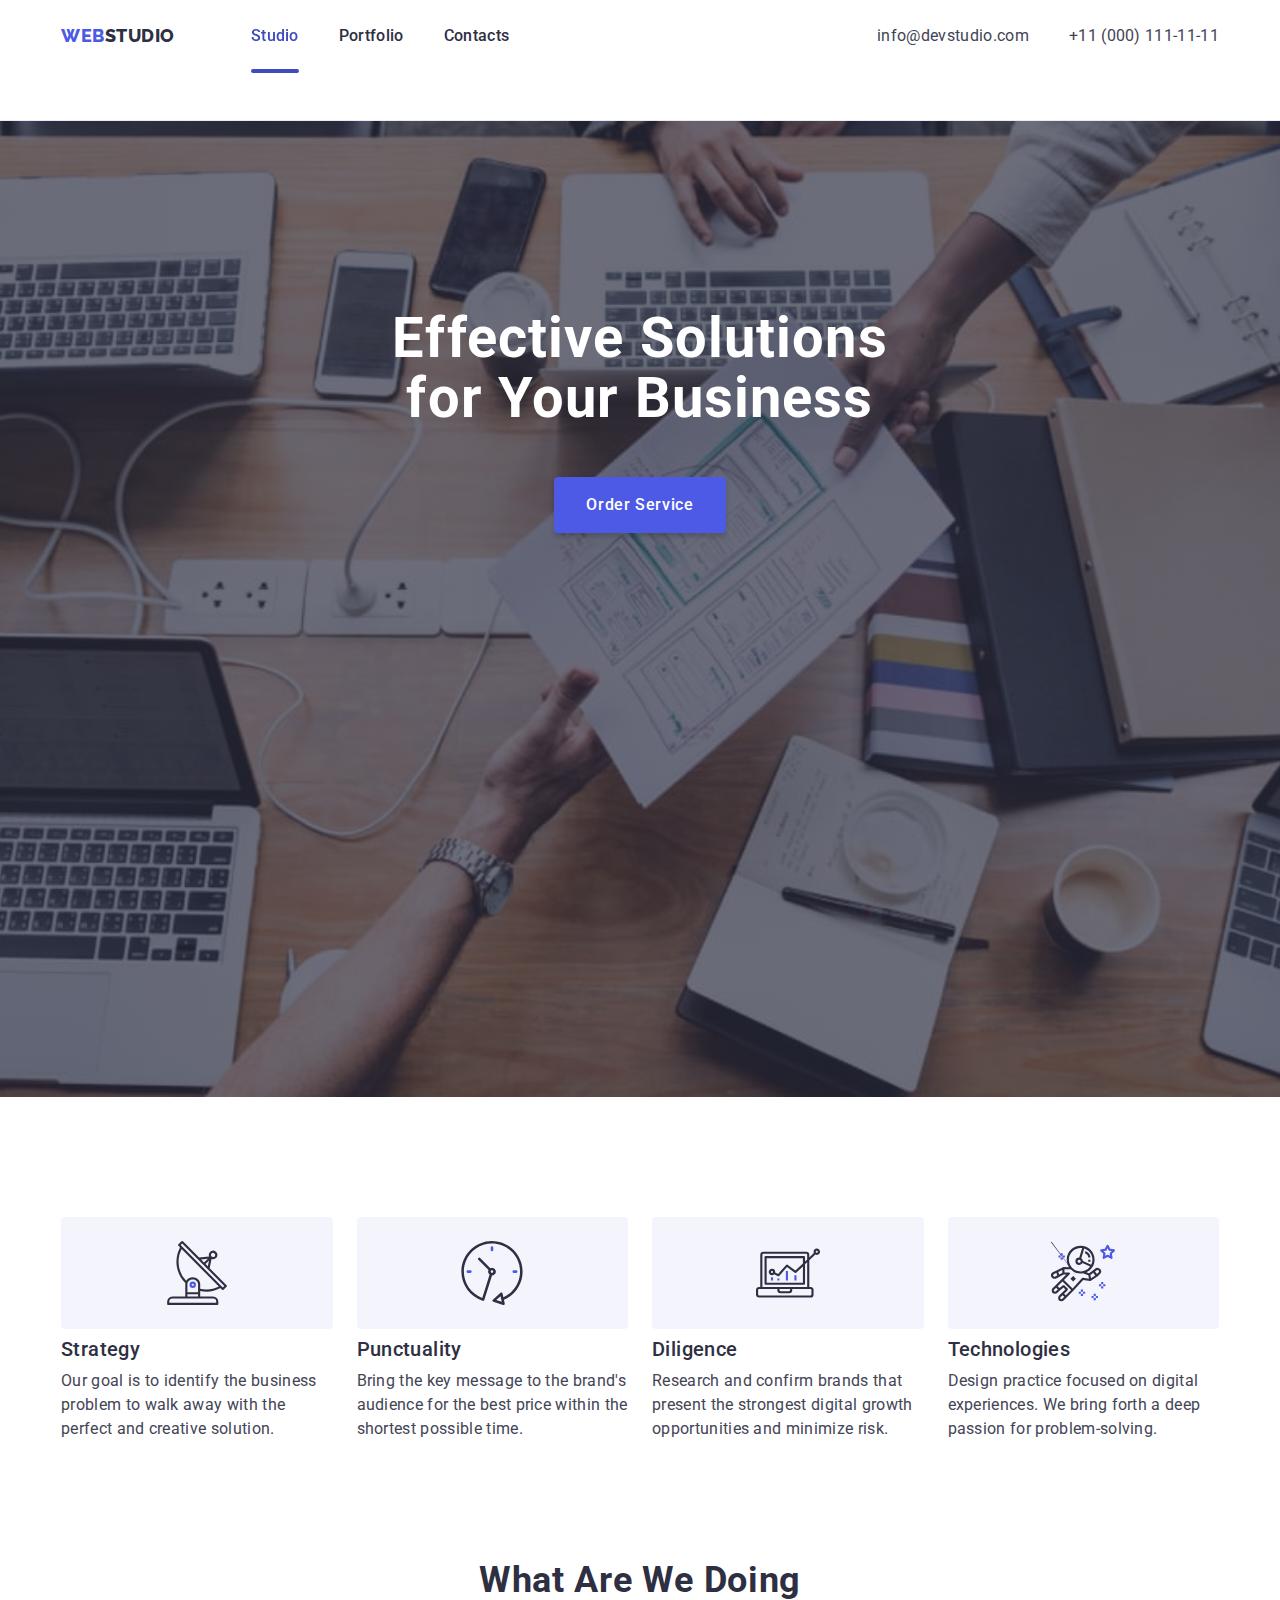
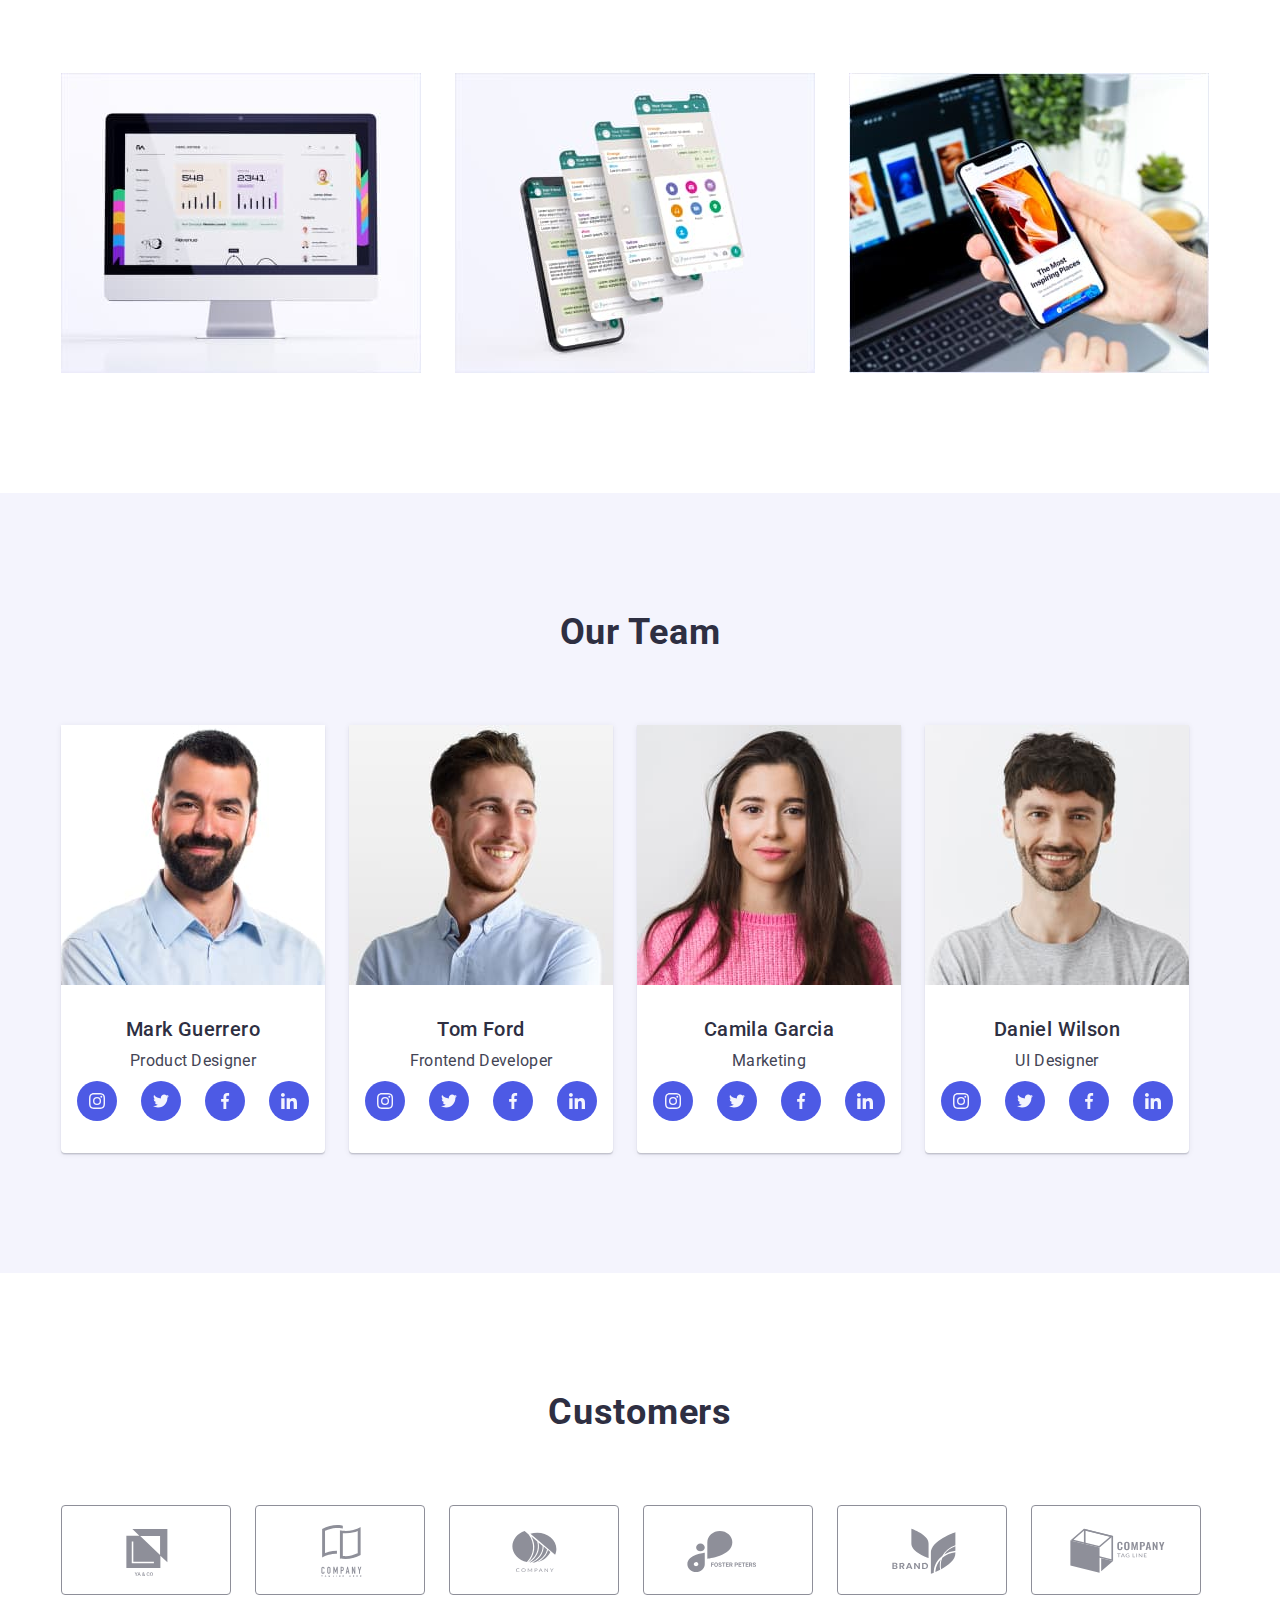
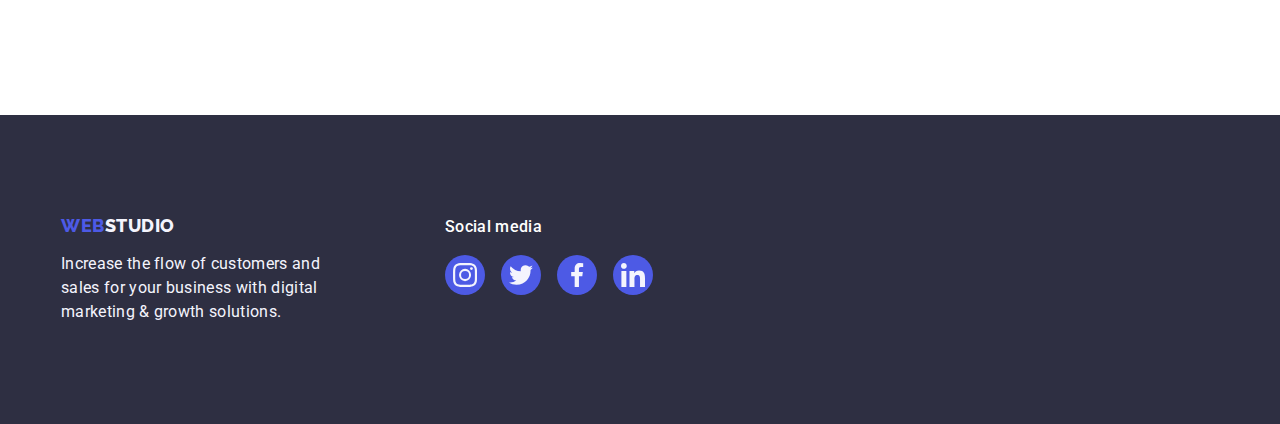
==== index.html @ 2c54d284 "create" ====
<!DOCTYPE html>
<html lang="en">
  <head>
    <meta charset="UTF-8" />
    <meta http-equiv="X-UA-Compatible" content="IE=edge" />
    <meta name="viewport" content="width=device-width, initial-scale=1.0" />
    <title>WebStudio</title>
    <link rel="preconnect" href="https://fonts.googleapis.com" />
    <link rel="preconnect" href="https://fonts.gstatic.com" crossorigin />
    <link
      href="https://fonts.googleapis.com/css2?family=Raleway:wght@800&family=Roboto:wght@400;500;700&display=swap"
      rel="stylesheet"
    />
    <link
      rel="stylesheet"
      href="https://cdnjs.cloudflare.com/ajax/libs/modern-normalize/1.1.0/modern-normalize.min.css"
      integrity="sha512-wpPYUAdjBVSE4KJnH1VR1HeZfpl1ub8YT/NKx4PuQ5NmX2tKuGu6U/JRp5y+Y8XG2tV+wKQpNHVUX03MfMFn9Q=="
      crossorigin="anonymous"
      referrerpolicy="no-referrer"
    />
    <link href="https://unpkg.com/aos@2.3.1/dist/aos.css" rel="stylesheet" />
    <link rel="stylesheet" href="./css/styles.css" />
  </head>
  <body>
    <!-- Header -->
    <header class="header">
      <!-- Navigation -->
      <div class="container header-container">
        <nav class="header-nav">
          <a class="logo link" href="./index.html"
            >Web<span class="header-logo">Studio</span></a
          >
          <ul class="nav-list list">
            <li class="nav-list-item">
              <a
                class="header-link current link"
                href="./index.html"
                data-aos="zoom-out"
                >Studio</a
              >
            </li>
            <li class="nav-list-item">
              <a class="header-link link" href="./portfolio.html">Portfolio</a>
            </li>
            <li class="nav-list-item">
              <a class="header-link link" href="#">Contacts</a>
            </li>
          </ul>
        </nav>
        <!-- Contacs -->
        <address class="contacts">
          <ul class="contacts-list list">
            <li class="contacts-item">
              <a class="contact-link link" href="mailto:info@devstudio.com"
                >info@devstudio.com</a
              >
            </li>
            <li class="contacts-item">
              <a class="contact-link link" href="tel:+110001111111"
                >+11 (000) 111-11-11</a
              >
            </li>
          </ul>
        </address>
      </div>
    </header>
    <!-- Main content -->
    <main>
      <!-- Hero -->
      <section class="hero">
        <div class="container hero-container">
          <h1 class="hero-title">Effective Solutions for Your Business</h1>
          <button class="hero-btn btn" type="button" data-modal-open>
            Order Service
          </button>
        </div>
      </section>
      <!-- Features -->
      <section class="section features">
        <div class="container">
          <h2 hidden class="visually-hidden">Features</h2>
          <ul class="features-list list">
            <li class="features-list-item">
              <div class="icon-bg">
                <svg width="64" height="64">
                  <use href="./images/icons.svg#antenna"></use>
                </svg>
              </div>
              <h3 class="section-subtitle">Strategy</h3>
              <p class="section-text">
                Our goal is to identify the business problem to walk away with
                the perfect and creative solution.
              </p>
            </li>
            <li class="features-list-item">
              <div class="icon-bg">
                <svg width="64" height="64">
                  <use href="./images/icons.svg#clock"></use>
                </svg>
              </div>
              <h3 class="section-subtitle">Punctuality</h3>
              <p class="section-text">
                Bring the key message to the brand's audience for the best price
                within the shortest possible time.
              </p>
            </li>
            <li class="features-list-item">
              <div class="icon-bg">
                <svg width="64" height="64">
                  <use href="./images/icons.svg#diagram"></use>
                </svg>
              </div>
              <h3 class="section-subtitle">Diligence</h3>
              <p class="section-text">
                Research and confirm brands that present the strongest digital
                growth opportunities and minimize risk.
              </p>
            </li>
            <li class="features-list-item">
              <div class="icon-bg">
                <svg width="64" height="64">
                  <use href="./images/icons.svg#astronaut"></use>
                </svg>
              </div>
              <h3 class="section-subtitle">Technologies</h3>
              <p class="section-text">
                Design practice focused on digital experiences. We bring forth a
                deep passion for problem-solving.
              </p>
            </li>
          </ul>
        </div>
      </section>
      <!-- Direction -->
      <section class="section direction">
        <div class="container">
          <h2 class="section-title">What are we doing</h2>
          <ul class="direction-list list">
            <li>
              <img
                src="./images/img-1.jpg"
                alt="monitor with statistics"
                width="360"
                height="300"
              />
            </li>
            <li>
              <img
                src="./images/img-2.jpg"
                alt="smartphone with interfaces"
                width="360"
                height="300"
              />
            </li>
            <li>
              <img
                src="./images/img-3.jpg"
                alt="the same page is open on the laptop and smartphone screens"
                width="360"
                height="300"
              />
            </li>
          </ul>
        </div>
      </section>
      <!-- Card of team -->
      <section class="section cards">
        <div class="container">
          <h2 class="section-title">Our Team</h2>
          <ul class="cards-list list">
            <li class="cards-list-item">
              <img
                class="card-img"
                src="./images/mark.jpg"
                alt="photo of Mark"
                width="264"
                height="260"
              />
              <div class="card-text">
                <h3 class="section-subtitle">Mark Guerrero</h3>
                <p class="section-text">Product Designer</p>
                <ul class="social-list">
                  <li class="social-list-item">
                    <a
                      class="link"
                      href="#"
                      target="_blank"
                      rel="noopener noreferrer"
                      ><svg width="16" height="16">
                        <use href="./images/icons.svg#instagram"></use></svg
                    ></a>
                  </li>
                  <li class="social-list-item">
                    <a
                      class="link"
                      href="#"
                      target="_blank"
                      rel="noopener noreferrer"
                      ><svg width="16" height="16">
                        <use href="./images/icons.svg#twitter"></use></svg
                    ></a>
                  </li>
                  <li class="social-list-item">
                    <a
                      class="link"
                      href="#"
                      target="_blank"
                      rel="noopener noreferrer"
                      ><svg width="16" height="16">
                        <use href="./images/icons.svg#facebook"></use></svg
                    ></a>
                  </li>
                  <li class="social-list-item">
                    <a
                      class="link"
                      href="#"
                      target="_blank"
                      rel="noopener noreferrer"
                      ><svg width="16" height="16">
                        <use href="./images/icons.svg#linkedin"></use></svg
                    ></a>
                  </li>
                </ul>
              </div>
            </li>
            <li class="cards-list-item">
              <img
                class="card-img"
                src="./images/tom.jpg"
                alt="photo of Tom"
                width="264"
                height="260"
              />
              <div class="card-text">
                <h3 class="section-subtitle">Tom Ford</h3>
                <p class="section-text">Frontend Developer</p>
                <ul class="social-list">
                  <li class="social-list-item">
                    <a href="#" target="_blank" rel="noopener noreferrer"
                      ><svg width="16" height="16">
                        <use href="./images/icons.svg#instagram"></use></svg
                    ></a>
                  </li>
                  <li class="social-list-item">
                    <a href="#" target="_blank" rel="noopener noreferrer"
                      ><svg width="16" height="16">
                        <use href="./images/icons.svg#twitter"></use></svg
                    ></a>
                  </li>
                  <li class="social-list-item">
                    <a href="#" target="_blank" rel="noopener noreferrer"
                      ><svg width="16" height="16">
                        <use href="./images/icons.svg#facebook"></use></svg
                    ></a>
                  </li>
                  <li class="social-list-item">
                    <a href="#" target="_blank" rel="noopener noreferrer"
                      ><svg width="16" height="16">
                        <use href="./images/icons.svg#linkedin"></use></svg
                    ></a>
                  </li>
                </ul>
              </div>
            </li>
            <li class="cards-list-item">
              <img
                class="card-img"
                src="./images/camila.jpg"
                alt="photo of Camila"
                width="264"
                height="260"
              />
              <div class="card-text">
                <h3 class="section-subtitle">Camila Garcia</h3>
                <p class="section-text">Marketing</p>
                <ul class="social-list">
                  <li class="social-list-item">
                    <a href="#" target="_blank" rel="noopener noreferrer"
                      ><svg width="16" height="16">
                        <use href="./images/icons.svg#instagram"></use></svg
                    ></a>
                  </li>
                  <li class="social-list-item">
                    <a href="#" target="_blank" rel="noopener noreferrer"
                      ><svg width="16" height="16">
                        <use href="./images/icons.svg#twitter"></use></svg
                    ></a>
                  </li>
                  <li class="social-list-item">
                    <a href="#" target="_blank" rel="noopener noreferrer"
                      ><svg width="16" height="16">
                        <use href="./images/icons.svg#facebook"></use></svg
                    ></a>
                  </li>
                  <li class="social-list-item">
                    <a href="#" target="_blank" rel="noopener noreferrer"
                      ><svg width="16" height="16">
                        <use href="./images/icons.svg#linkedin"></use></svg
                    ></a>
                  </li>
                </ul>
              </div>
            </li>
            <li class="cards-list-item">
              <img
                class="card-img"
                src="./images/daniel.jpg"
                alt="photo of Daniel"
                width="264"
                height="260"
              />
              <div class="card-text">
                <h3 class="section-subtitle">Daniel Wilson</h3>
                <p class="section-text">UI Designer</p>
                <ul class="social-list">
                  <li class="social-list-item">
                    <a href="#" target="_blank" rel="noopener noreferrer"
                      ><svg width="16" height="16">
                        <use href="./images/icons.svg#instagram"></use></svg
                    ></a>
                  </li>
                  <li class="social-list-item">
                    <a href="#" target="_blank" rel="noopener noreferrer"
                      ><svg width="16" height="16">
                        <use href="./images/icons.svg#twitter"></use></svg
                    ></a>
                  </li>
                  <li class="social-list-item">
                    <a href="#" target="_blank" rel="noopener noreferrer"
                      ><svg width="16" height="16">
                        <use href="./images/icons.svg#facebook"></use></svg
                    ></a>
                  </li>
                  <li class="social-list-item">
                    <a href="#" target="_blank" rel="noopener noreferrer"
                      ><svg width="16" height="16">
                        <use href="./images/icons.svg#linkedin"></use></svg
                    ></a>
                  </li>
                </ul>
              </div>
            </li>
          </ul>
        </div>
      </section>
      <!-- Customers -->
      <section class="section customers">
        <div class="container">
          <h2 class="section-title">Customers</h2>
          <ul class="customers-list">
            <li class="customers-list-item">
              <a class="link" href=""
                ><svg class="icon-customers" width="104" height="56">
                  <use href="./images/icons.svg#client-1"></use></svg
              ></a>
            </li>
            <li class="customers-list-item">
              <a class="link" href=""
                ><svg class="icon-customers" width="104" height="56">
                  <use href="./images/icons.svg#client-2"></use></svg
              ></a>
            </li>
            <li class="customers-list-item">
              <a class="link" href=""
                ><svg class="icon-customers" width="104" height="56">
                  <use href="./images/icons.svg#client-3"></use></svg
              ></a>
            </li>
            <li class="customers-list-item">
              <a class="link" href=""
                ><svg class="icon-customers" width="104" height="56">
                  <use href="./images/icons.svg#client-4"></use></svg
              ></a>
            </li>
            <li class="customers-list-item">
              <a class="link" href=""
                ><svg class="icon-customers" width="104" height="56">
                  <use href="./images/icons.svg#client-5"></use></svg
              ></a>
            </li>
            <li class="customers-list-item">
              <a class="link" href=""
                ><svg class="icon-customers" width="104" height="56">
                  <use href="./images/icons.svg#client-6"></use></svg
              ></a>
            </li>
          </ul>
        </div>
      </section>
    </main>
    <!-- Footer -->
    <footer class="footer">
      <div class="container">
        <div class="footer-content">
          <div class="footer-text">
            <a class="logo link" href="./index.html"
              >Web<span class="footer-logo">Studio</span></a
            >
            <p class="section-text">
              Increase the flow of customers and sales for your business with
              digital marketing & growth solutions.
            </p>
          </div>
          <div class="footer-social">
            <p>Social media</p>
            <ul class="social-list">
              <li class="social-list-item">
                <a
                  class="link"
                  href="#"
                  target="_blank"
                  rel="noopener noreferrer"
                  ><svg width="24" height="24">
                    <use href="./images/icons.svg#instagram"></use></svg
                ></a>
              </li>
              <li class="social-list-item">
                <a
                  class="link"
                  href="#"
                  target="_blank"
                  rel="noopener noreferrer"
                  ><svg width="24" height="24">
                    <use href="./images/icons.svg#twitter"></use></svg
                ></a>
              </li>
              <li class="social-list-item">
                <a
                  class="link"
                  href="#"
                  target="_blank"
                  rel="noopener noreferrer"
                  ><svg width="24" height="24">
                    <use href="./images/icons.svg#facebook"></use></svg
                ></a>
              </li>
              <li class="social-list-item">
                <a
                  class="link"
                  href="#"
                  target="_blank"
                  rel="noopener noreferrer"
                  ><svg width="24" height="24">
                    <use href="./images/icons.svg#linkedin"></use></svg
                ></a>
              </li>
            </ul>
          </div>
        </div>
      </div>
    </footer>
    <div class="backdrop is-hidden" data-modal>
      <div class="modal">
        <button class="close-btn btn" type="button" data-modal-close>
          <svg width="8" height="8">
            <use href="./images/icons.svg#close"></use>
          </svg>
        </button>
      </div>
    </div>
    <script src="./js/modal.js"></script>
    <script src="https://unpkg.com/aos@2.3.1/dist/aos.js"></script>
    <script>
      AOS.init();
    </script>
  </body>
</html>
---- css/styles.css ----
:root {
  --main-color: #2e2f42;
  --text-color: #434455;
  --accent-color: #f4f4fd;
  --main-bg-color: #ffffff;
  --main-hero-color: #ffffff;
  --logo-color: #4d5ae5;
  --active-color: #404bbf;
  --border-color: #e7e9fc;
  --customers-color: #8e8f99;
  --main-gap: 24px;
  --anim-time: 250ms cubic-bezier(0.4, 0, 0.2, 1);
}

ul,
ol,
button {
  padding: 0;
}

body,
h1,
h2,
h3,
h4,
p,
ul,
ol,
li,
figure,
figcaption,
blockquote,
dl,
dd {
  margin: 0;
}

body {
  min-height: 100vh;
  color: var(--text-color, #434455);
  background-color: var(--main-bg-color, #ffffff);
  font-family: 'Roboto', sans-serif;
}

input,
button,
textarea,
select {
  font-family: inherit;
}

img {
  display: block;
  max-width: 100%;
  height: auto;
}

ul,
ol {
  list-style: none;
}

.link {
  color: inherit;
  text-decoration: none;
}

.btn {
  cursor: pointer;
  border: none;
}

.section {
  padding-top: 120px;
  padding-bottom: 120px;
}

.container {
  width: 1158px;
  margin: 0 auto;
  padding: 0 15px;
}

.visually-hidden {
  position: absolute;
  width: 1px;
  height: 1px;
  margin: -1px;
  border: 0;
  padding: 0;

  white-space: nowrap;
  clip-path: inset(100%);
  clip: rect(0 0 0 0);
  overflow: hidden;
}

.no-scroll {
  overflow: hidden;
}

/* Header */
.header {
  min-height: 72px;
  padding-top: 24px;
  padding-bottom: 24px;
  border-bottom: 1px solid var(--border-color, #e7e9fc);
  box-shadow: 0px 2px 1px rgba(46, 47, 66, 0.08),
    0px 1px 1px rgba(46, 47, 66, 0.16), 0px 1px 6px rgba(46, 47, 66, 0.08);
}

.header-container {
  display: flex;
}

.header-nav {
  display: flex;
  margin-right: auto;
  align-items: center;
}

.logo {
  color: var(--logo-color, #4d5ae5);

  font-family: 'Raleway', sans-serif;
  font-weight: 800;
  font-size: 18px;
  line-height: 1.17;
  display: flex;
  align-items: center;
  letter-spacing: 0.03em;
  text-transform: uppercase;
}

.header-nav > .logo {
  margin-right: 76px;
  height: 100%;
}

.header-logo {
  color: var(--main-color, #2e2f42);
}

.nav-list {
  display: flex;
  gap: 40px;
}

.header-link {
  display: block;
  position: relative;
  color: var(--main-color, #2e2f42);
  height: 100%;

  font-weight: 500;
  font-size: 16px;
  line-height: 1.5;
  letter-spacing: 0.02em;

  transition: color var(--anim-time);
}

.contact-link {
  transition: color var(--anim-time);
}

.header-link:is(:hover, :focus),
.contact-link:is(:hover, :focus) {
  color: var(--active-color, #404bbf);
}

.header-link.current {
  color: var(--active-color, #404bbf);
}

.header-link.current::after {
  content: '';
  width: 100%;
  position: absolute;
  left: 0;
  bottom: -25px;

  height: 4px;
  background: var(--active-color, #404bbf);
  border-radius: 2px;
}

.contacts {
  font-style: normal;
}

.contacts-list {
  display: flex;
  gap: 40px;
}

.contact-link {
  font-size: 16px;
  line-height: 1.5;
  letter-spacing: 0.02em;
}

/* Main */
/* Hero */

.hero {
  max-width: 1440px;
  min-height: 600px;
  background-color: var(--main-color, #2e2f42);
  background-image: linear-gradient(
      rgba(46, 47, 66, 0.7),
      rgba(46, 47, 66, 0.7)
    ),
    url(../images/bg-img.jpg);
  background-repeat: no-repeat;
  background-position: center;
  background-size: cover;
  text-align: center;

  margin: 0 auto;
  padding-top: 188px;
  padding-bottom: 188px;
}

.hero-container {
  margin: 0 auto;
  width: 526px;
  display: flex;
  flex-wrap: wrap;
  justify-content: center;
  align-items: center;
}

.hero-title {
  color: var(--main-hero-color, #ffffff);

  font-size: 56px;
  line-height: 1.07;
  letter-spacing: 0.02em;

  margin-bottom: 48px;
}

.hero-btn {
  display: flex;
  justify-content: center;
  align-items: center;
  background-color: var(--logo-color, #4d5ae5);
  color: var(--main-hero-color, #ffffff);
  height: 56px;

  font-weight: 500;
  font-size: 16px;
  line-height: 1.5;
  letter-spacing: 0.04em;

  padding: 0 32px;
  box-shadow: 0px 4px 4px rgba(0, 0, 0, 0.15);
  border-radius: 4px;
  transition: background-color var(--anim-time);
}

.hero-btn:is(:hover, :focus) {
  background-color: var(--active-color, #404bbf);
}

/* Features */

.section.features {
  padding-bottom: 0;
}

.features-list {
  display: flex;
  gap: var(--main-gap, 24px);
}

.features-list-item {
  flex-basis: calc((100% - 72px) / 4);
}

.icon-bg {
  display: flex;
  justify-content: center;
  align-items: center;
  height: 112px;
  background-color: var(--accent-color, #f4f4fd);
  border-radius: 4px;

  margin-bottom: 8px;
}

.section-subtitle {
  color: var(--main-color, #2e2f42);

  font-weight: 500;
  font-size: 20px;
  line-height: 1.2;
  letter-spacing: 0.02em;

  margin-bottom: 8px;
}

.section-text {
  font-size: 16px;
  line-height: 1.5;
  letter-spacing: 0.02em;
}

.section-title {
  color: var(--main-color, #2e2f42);

  font-size: 36px;
  line-height: 1.11;
  text-align: center;
  letter-spacing: 0.02em;
  text-transform: capitalize;

  margin-bottom: 72px;
}

/* Direction */

.direction-list {
  display: flex;
  gap: var(--main-gap, 24px);
}

.direction-list > li {
  width: calc((100% - 48px) / 3);
}

/* Card of team */

.cards {
  background-color: var(--accent-color, #f4f4fd);
}

.cards-list {
  display: flex;
  gap: var(--main-gap, 24px);
}

.cards-list-item {
  background-color: var(--main-bg-color, #ffffff);

  text-align: center;
  box-shadow: 0px 1px 6px rgba(46, 47, 66, 0.08),
    0px 1px 1px rgba(46, 47, 66, 0.16), 0px 2px 1px rgba(46, 47, 66, 0.08);
  border-radius: 0px 0px 4px 4px;
}

.card-text {
  padding: 32px 16px;
}

.cards-list-item .section-text {
  margin-bottom: 8px;
}

.social-list {
  display: flex;
  gap: var(--main-gap, 24px);
}

.social-list-item > a {
  display: flex;
  justify-content: center;
  align-items: center;

  border-radius: 50%;
  width: 40px;
  height: 40px;

  background-color: var(--logo-color, #4d5ae5);
  transition: background-color var(--anim-time);
}

.social-list-item > a:is(:hover, :focus) {
  background-color: var(--active-color, #404bbf);
}

/* Customers */

.customers-list {
  display: flex;
  gap: var(--main-gap, 24px);
}

.customers-list-item > a {
  display: flex;
  justify-content: center;
  align-items: center;

  border: 1px solid var(--customers-color, #8e8f99);
  border-radius: 4px;
  width: 168px;
  height: 88px;

  fill: var(--customers-color, #8e8f99);
  transition: border-color var(--anim-time);
}

.customers-list-item > a:is(:hover, :focus) {
  border-color: var(--active-color, #404bbf);
}

.customers-list-item > a .icon-customers {
  transition: fill var(--anim-time);
}

.customers-list-item > a:is(:hover, :focus) .icon-customers {
  fill: var(--active-color, #404bbf);
}

/* Portfolio*/

.portfolio.section {
  padding-top: 96px;
}

.btn-list {
  display: flex;
  margin-bottom: 72px;
  gap: var(--main-gap, 24px);
  justify-content: center;
}

.btn-filter {
  display: flex;
  /* justify-content: center; */
  align-items: center;
  height: 48px;
  background-color: var(--accent-color, #f4f4fd);
  color: var(--logo-color, #4d5ae5);
  padding: 0 24px;

  font-weight: 500;
  font-size: 16px;
  line-height: 1.5;
  letter-spacing: 0.04em;

  border: 1px solid var(--border-color, #e7e9fc);
  border-radius: 4px;
  transition: color var(--anim-time), background-color var(--anim-time),
    border-color var(--anim-time), box-shadow var(--anim-time);
}

.btn-filter:is(:hover, :focus) {
  background-color: #404bbf;
  color: var(--main-hero-color, #ffffff);
  box-shadow: 0px 3px 1px rgba(0, 0, 0, 0.1), 0px 2px 1px rgba(0, 0, 0, 0.08),
    0px 2px 2px rgba(0, 0, 0, 0.12);
  border-color: transparent;
}

.examples-list {
  display: flex;
  flex-wrap: wrap;
  gap: calc(2 * var(--main-gap, 24px)) var(--main-gap, 24px);
}

.examples-list-item > .link {
  display: block;

  transform: scale(1);
  transition: transform var(--anim-time), box-shadow var(--anim-time);
}

.examples-list-item > .link:is(:hover, :focus) {
  box-shadow: 0px 1px 6px rgba(46, 47, 66, 0.08),
    0px 1px 1px rgba(46, 47, 66, 0.16), 0px 2px 1px rgba(46, 47, 66, 0.08);
  transform: scale(1.05);
}

.examples-list-item .card-text {
  border: 1px solid var(--border-color, #e7e9fc);
  border-top: none;
}

.overlay {
  position: relative;
  overflow: hidden;
}

.overlay-text {
  display: block;
  width: 100%;
  height: 100%;
  background-color: blue;
  padding: 40px 32px;
  position: absolute;
  top: 0;
  left: 0;
  transform: translateY(100%);
  transition: transform var(--anim-time);
  overflow: auto;
}

.examples-list-item > .link:is(:hover, :focus) .overlay-text {
  transform: translateY(0);
}

.overlay-text > p {
  color: var(--accent-color, #f4f4fd);
  opacity: 0;
  transition: opacity var(--anim-time);
}

.examples-list-item > .link:is(:hover, :focus) .overlay-text > p {
  opacity: 1;
}

/* Footer */

.footer {
  background: var(--main-color, #2e2f42);
  color: var(--main-hero-color, #ffffff);

  padding-top: 100px;
  padding-bottom: 100px;
}

.footer-content {
  display: flex;
}

.footer-text {
  width: 264px;
  margin-right: 120px;
}

.footer-text > a {
  margin-bottom: 16px;
}

.footer-logo {
  color: var(--accent-color, #f4f4fd);
}

.footer-text > p {
  color: var(--accent-color, #f4f4fd);
}

.footer-social {
  margin-right: 80px;
}

.footer-social > p {
  margin-bottom: 16px;

  font-weight: 500;
  font-size: 16px;
  line-height: 1.5;
  letter-spacing: 0.02em;
}

.footer-social > .social-list {
  gap: 16px;
}

.footer-social a:is(:hover, :focus) {
  background-color: #31d0aa;
}

/* Modal */

.backdrop {
  position: fixed;
  top: 0;
  left: 0;
  width: 100%;
  height: 100%;
  background-color: rgba(46, 47, 66, 0.4);
  transition: opacity var(--anim-time), visibility var(--anim-time);
}

.backdrop.is-hidden {
  opacity: 0;
  pointer-events: none;
  visibility: hidden;
}

.modal {
  position: absolute;
  top: 50%;
  left: 50%;
  transform: translate(-50%, -50%) scale(1);
  transition: transform var(--anim-time);

  min-width: 408px;
  min-height: 576px;
  background-color: #fcfcfc;
  padding: 24px;

  box-shadow: 0px 1px 1px rgba(0, 0, 0, 0.14), 0px 1px 3px rgba(0, 0, 0, 0.12),
    0px 2px 1px rgba(0, 0, 0, 0.2);
  border-radius: 4px;
}

.backdrop.is-hidden .modal {
  transform: translate(-50%, -50%) scale(1.2);
}

.close-btn {
  display: flex;
  justify-content: center;
  align-items: center;
  margin-left: auto;

  width: 24px;
  height: 24px;
  border-radius: 50%;

  fill: var(--main-color, #2e2f42);
  border: 1px solid rgba(0, 0, 0, 0.1);
  background-color: var(--border-color, #e7e9fc);

  transition: background-color var(--anim-time), border-color var(--anim-time),
    fill var(--anim-time);
}

.close-btn:is(:hover, :focus) {
  background-color: var(--active-color, #404bbf);
  fill: var(--main-hero-color, #ffffff);
  border-color: transparent;
}
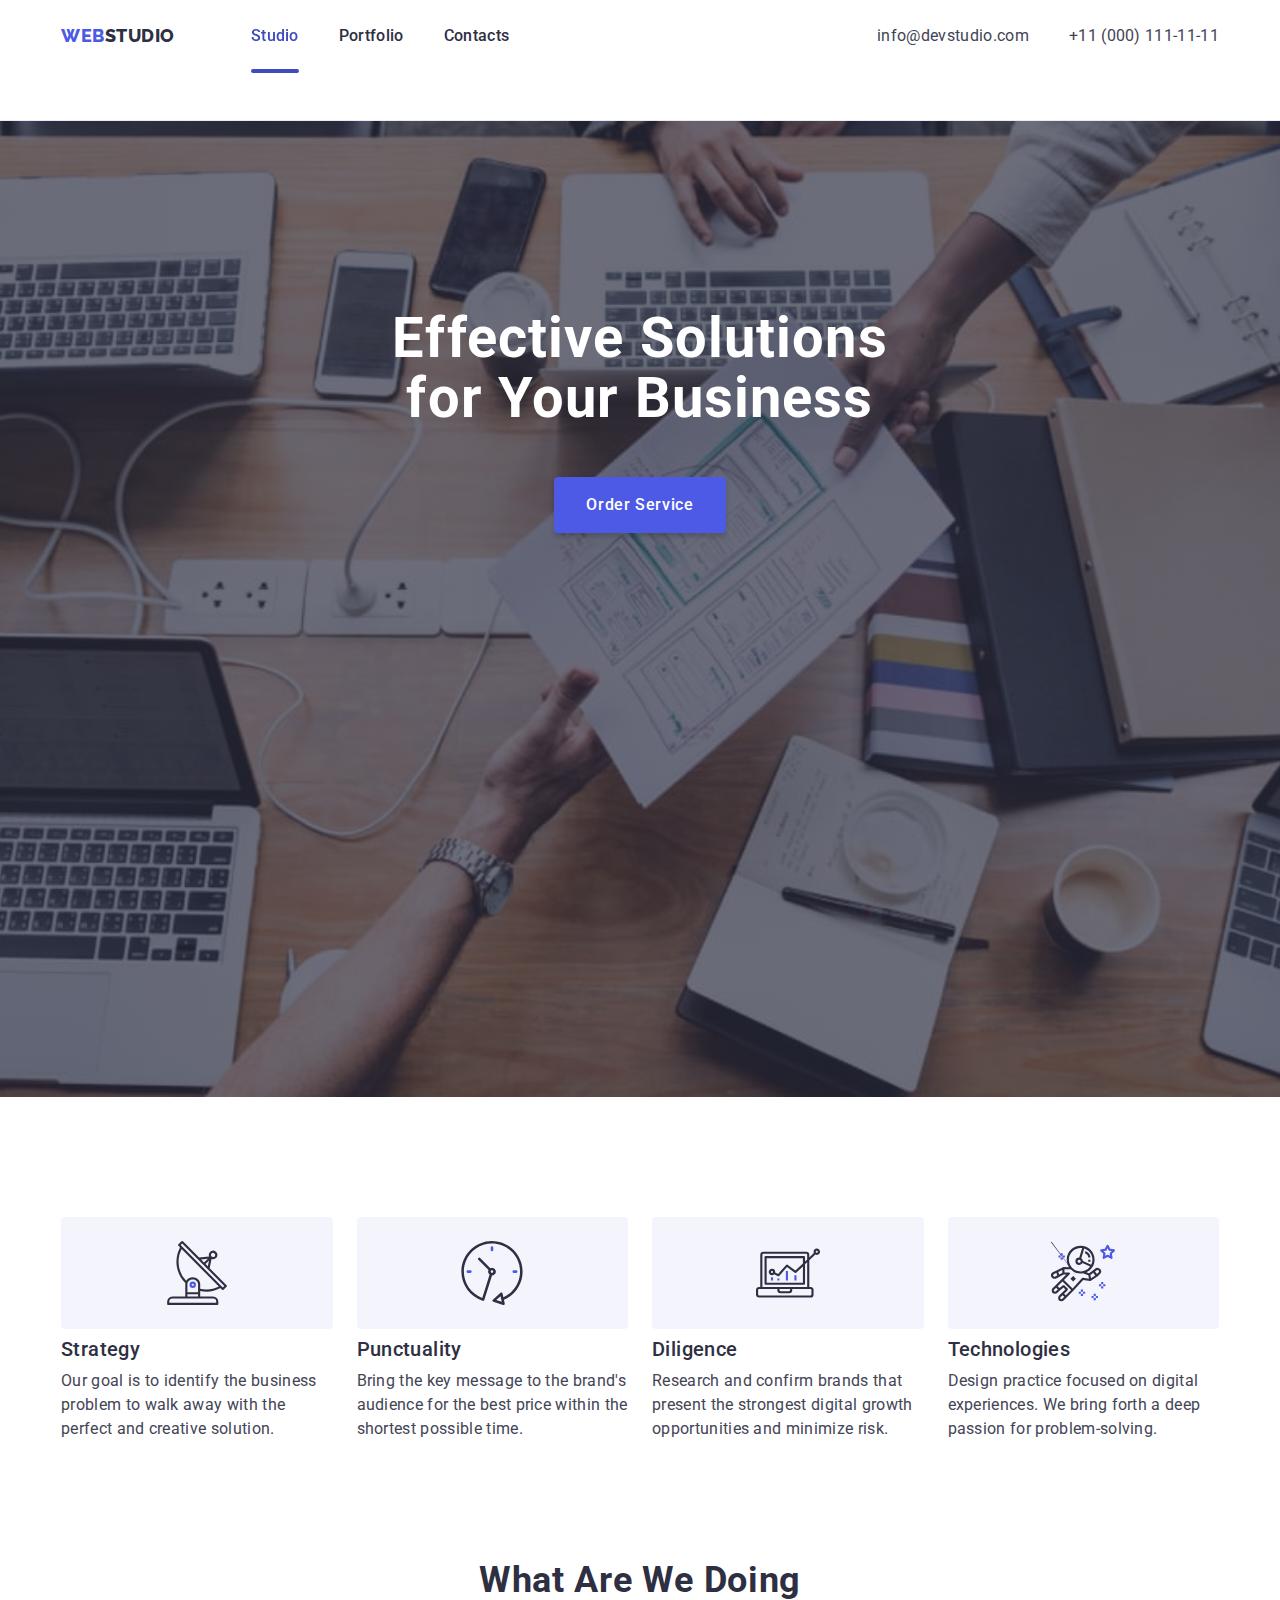
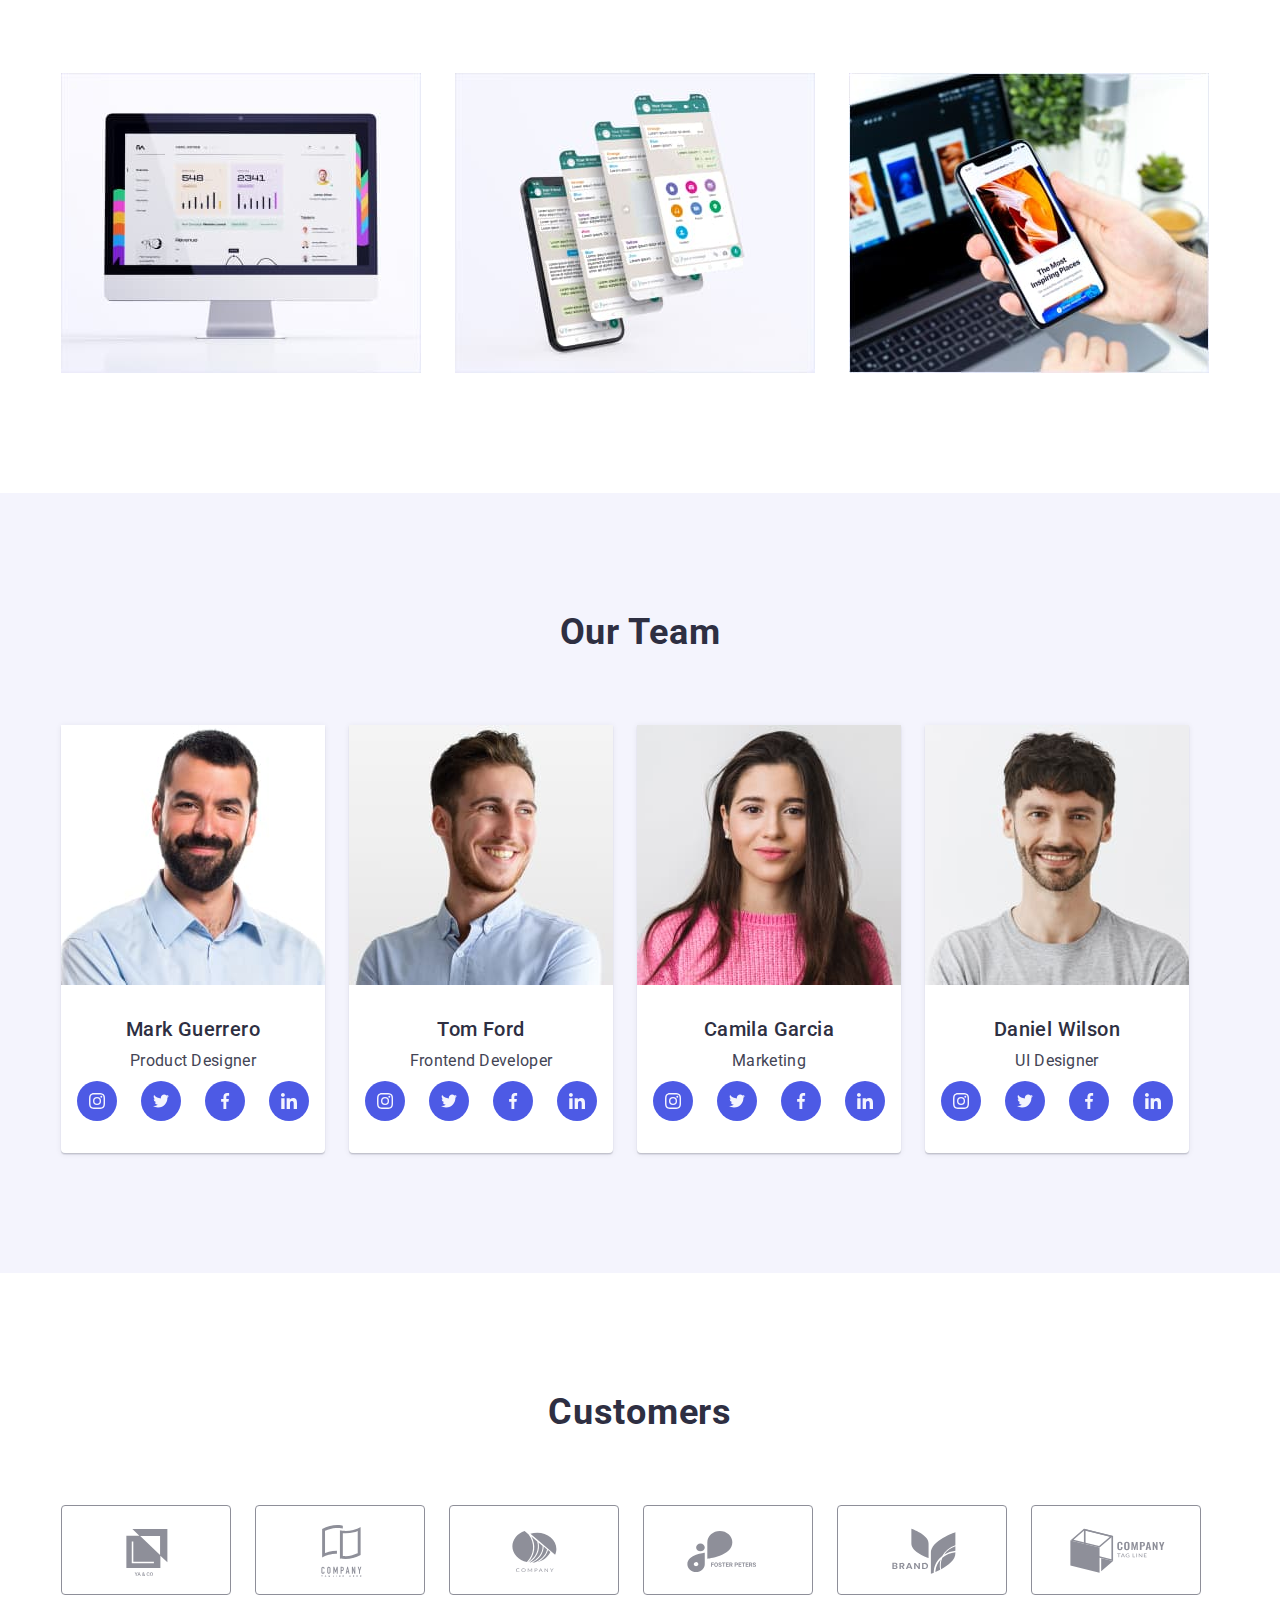
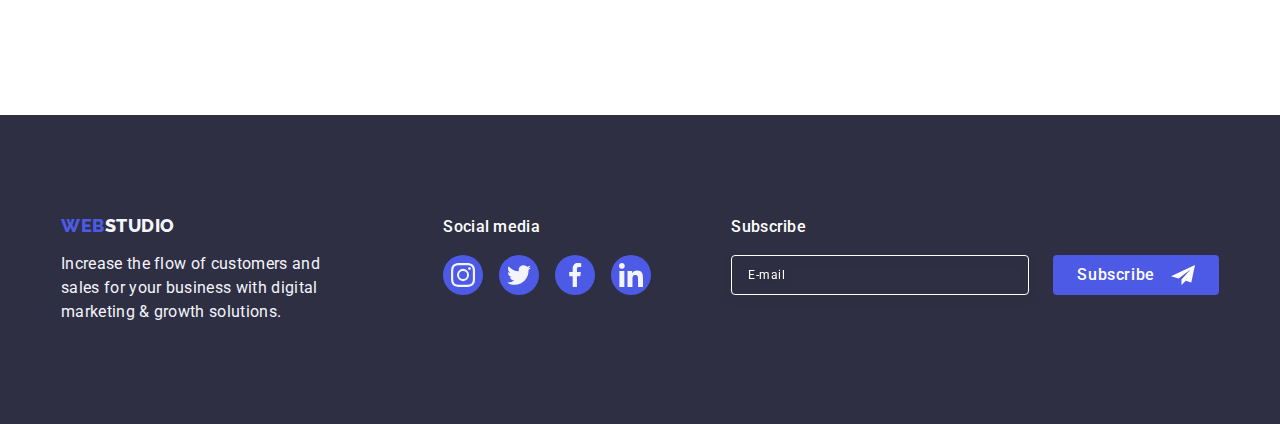
==== commit 12ba99cf: "start" ====
--- a/index.html
+++ b/index.html
@@ -446,6 +446,22 @@
               </li>
             </ul>
           </div>
+          <form class="subscribe">
+            <label class="section-text" for="subscribe">Subscribe</label>
+            <div class="subscribe-thumb">
+              <input
+                type="email"
+                placeholder="E-mail"
+                name="email"
+                id="subscribe"
+              />
+              <button class="btn" type="submit">
+                Subscribe<svg width="24" height="24">
+                  <use href="./images/icons.svg#subscribe"></use>
+                </svg>
+              </button>
+            </div>
+          </form>
         </div>
       </div>
     </footer>
@@ -456,6 +472,69 @@
             <use href="./images/icons.svg#close"></use>
           </svg>
         </button>
+        <form class="form">
+          <h2 class="form-title section-text">
+            Leave your contacts and we will call you back
+          </h2>
+          <div class="form-field">
+            <label for="name">Name</label>
+            <div class="input-thumb">
+              <input
+                type="text"
+                name="name"
+                id="name"
+                placeholder="Alex Smith"
+              />
+              <svg width="18" height="24">
+                <use href="./images/icons.svg#person"></use>
+              </svg>
+            </div>
+          </div>
+          <div class="form-field">
+            <label for="tel">Phone</label>
+            <div class="input-thumb">
+              <input
+                type="tel"
+                name="tel"
+                id="tel"
+                placeholder="+380 (99) 999 99 99"
+              />
+              <svg width="18" height="24">
+                <use href="./images/icons.svg#phone"></use>
+              </svg>
+            </div>
+          </div>
+          <div class="form-field">
+            <label for="email">Email</label>
+            <div class="input-thumb">
+              <input
+                type="email"
+                name="email"
+                id="email"
+                placeholder="example@mail.com"
+              />
+              <svg width="18" height="24">
+                <use href="./images/icons.svg#email"></use>
+              </svg>
+            </div>
+          </div>
+          <div class="form-field comment">
+            <label for="comment">Comment</label>
+            <textarea
+              name="comment"
+              id="comment"
+              placeholder="Text input"
+            ></textarea>
+          </div>
+          <div class="form-field checkbox">
+            <input type="checkbox" id="policy" />
+            <label for="policy"
+              >I accept the terms and conditions of the
+              <a href="">Privacy Policy</a></label
+            >
+          </div>
+          <button class="btn" type="submit">Send</button>
+        </form>
       </div>
     </div>
     <script src="./js/modal.js"></script>
--- a/css/styles.css
+++ b/css/styles.css
@@ -68,6 +68,7 @@
 .btn {
   cursor: pointer;
   border: none;
+  outline: none;
 }
 
 .section {
@@ -563,6 +564,66 @@
   background-color: #31d0aa;
 }
 
+.subscribe {
+  /* display: flex;
+  gap: 24px; */
+}
+
+.subscribe > .section-text {
+  display: block;
+  margin-bottom: 16px;
+
+  font-weight: 500;
+  color: var(--main-hero-color, #ffffff);
+}
+
+.subscribe-thumb {
+  display: flex;
+  gap: 24px;
+}
+
+.subscribe-thumb > input {
+  min-width: 264px;
+  outline: none;
+  border: 1px solid #ffffff;
+  filter: drop-shadow(0px 4px 4px rgba(0, 0, 0, 0.15));
+  border-radius: 4px;
+  background-color: transparent;
+  padding: 8px 16px;
+
+  color: var(--main-bg-color, #ffffff);
+}
+
+.subscribe-thumb > input::placeholder {
+  font-size: 12px;
+  line-height: 2;
+  letter-spacing: 0.04em;
+  color: var(--main-bg-color, #ffffff);
+}
+
+.subscribe-thumb button {
+  display: flex;
+  align-items: center;
+  gap: 16px;
+
+  border: none;
+  background-color: var(--logo-color, #4d5ae5);
+  border-radius: 4px;
+  padding: 8px 24px;
+
+  font-weight: 500;
+  font-size: 16px;
+  line-height: 1.5;
+  letter-spacing: 0.04em;
+  color: var(--main-hero-color, #ffffff);
+  fill: var(--main-hero-color, #ffffff);
+  transition: background-color var(--anim-time);
+}
+
+.subscribe-thumb button:is(:hover, :focus) {
+  background-color: var(--active-color, #404bbf);
+}
+
 /* Modal */
 
 .backdrop {
@@ -607,6 +668,7 @@
   justify-content: center;
   align-items: center;
   margin-left: auto;
+  margin-bottom: 24px;
 
   width: 24px;
   height: 24px;
@@ -625,3 +687,123 @@
   fill: var(--main-hero-color, #ffffff);
   border-color: transparent;
 }
+
+.form {
+}
+
+.form-title {
+  font-weight: 500;
+  text-align: center;
+  color: var(--main-color, #2e2f42);
+  margin-bottom: 16px;
+}
+
+.form-field {
+  margin-bottom: 8px;
+}
+
+.form-field input,
+.form-field textarea {
+  width: 100%;
+  resize: none;
+  padding: 11px 38px;
+
+  border: 1px solid rgba(46, 47, 66, 0.4);
+  border-radius: 4px;
+  outline: none;
+  transition: border-color var(--anim-time);
+}
+
+.form-field input:focus,
+.form-field textarea:focus {
+  border-color: var(--logo-color, #4d5ae5);
+}
+
+.form-field input::placeholder,
+.form-field textarea::placeholder {
+  font-size: 12px;
+  line-height: 1.17;
+  letter-spacing: 0.04em;
+  color: rgba(46, 47, 66, 0.4);
+}
+
+.input-thumb {
+  position: relative;
+}
+
+.input-thumb svg {
+  position: absolute;
+  top: 50%;
+  left: 16px;
+  transform: translateY(-50%);
+  fill: var(--main-color, #2e2f42);
+  transition: fill var(--anim-time);
+}
+
+.input-thumb input:focus + svg {
+  fill: var(--logo-color, #4d5ae5);
+}
+
+.form-field label {
+  margin-bottom: 4px;
+
+  font-size: 12px;
+  line-height: 1.17;
+  letter-spacing: 0.04em;
+  color: var(--customers-color, #8e8f99);
+}
+
+.form-field.comment {
+  margin-bottom: 16px;
+  resize: none;
+}
+
+.form-field textarea {
+  height: 120px;
+  padding: 8px 16px;
+}
+
+.form-field.checkbox {
+  margin-bottom: 24px;
+  display: flex;
+  gap: 8px;
+  align-items: center;
+}
+
+.form-field.checkbox input {
+  width: 16px;
+  height: 16px;
+}
+
+.form-field.checkbox a {
+  color: var(--logo-color, #4d5ae5);
+}
+
+.form-field.checkbox label {
+  margin: 0;
+  text-decoration-skip-ink: none;
+}
+
+.form button {
+  display: flex;
+  align-items: center;
+  justify-content: center;
+  padding: 16px 32px;
+  margin-left: auto;
+  margin-right: auto;
+  min-width: 169px;
+
+  font-weight: 500;
+  font-size: 16px;
+  line-height: 1.5;
+  letter-spacing: 0.04em;
+  color: var(--main-hero-color, #ffffff);
+
+  background-color: var(--logo-color, #4d5ae5);
+  box-shadow: 0px 4px 4px rgba(0, 0, 0, 0.15);
+  border-radius: 4px;
+}
+
+.form button:is(:hover, :focus) {
+  background-color: var(--active-color, #404bbf);
+}
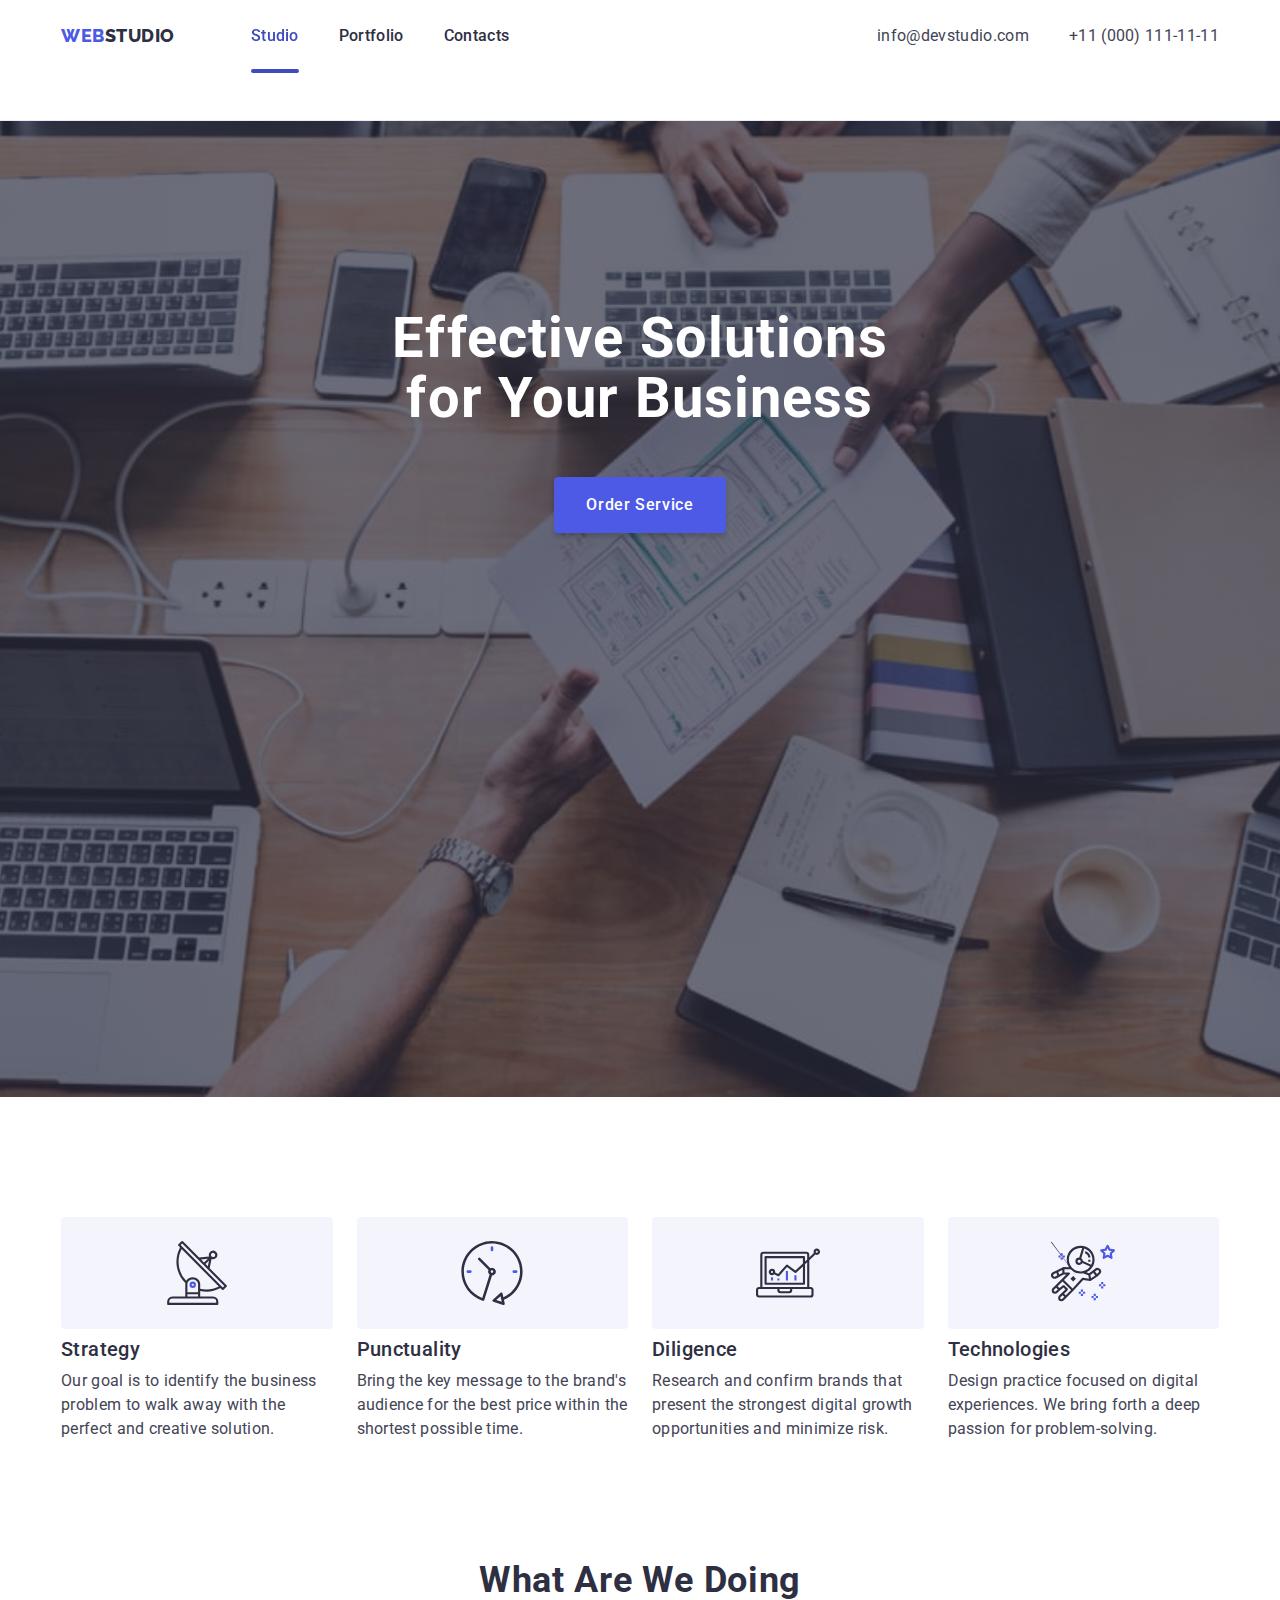
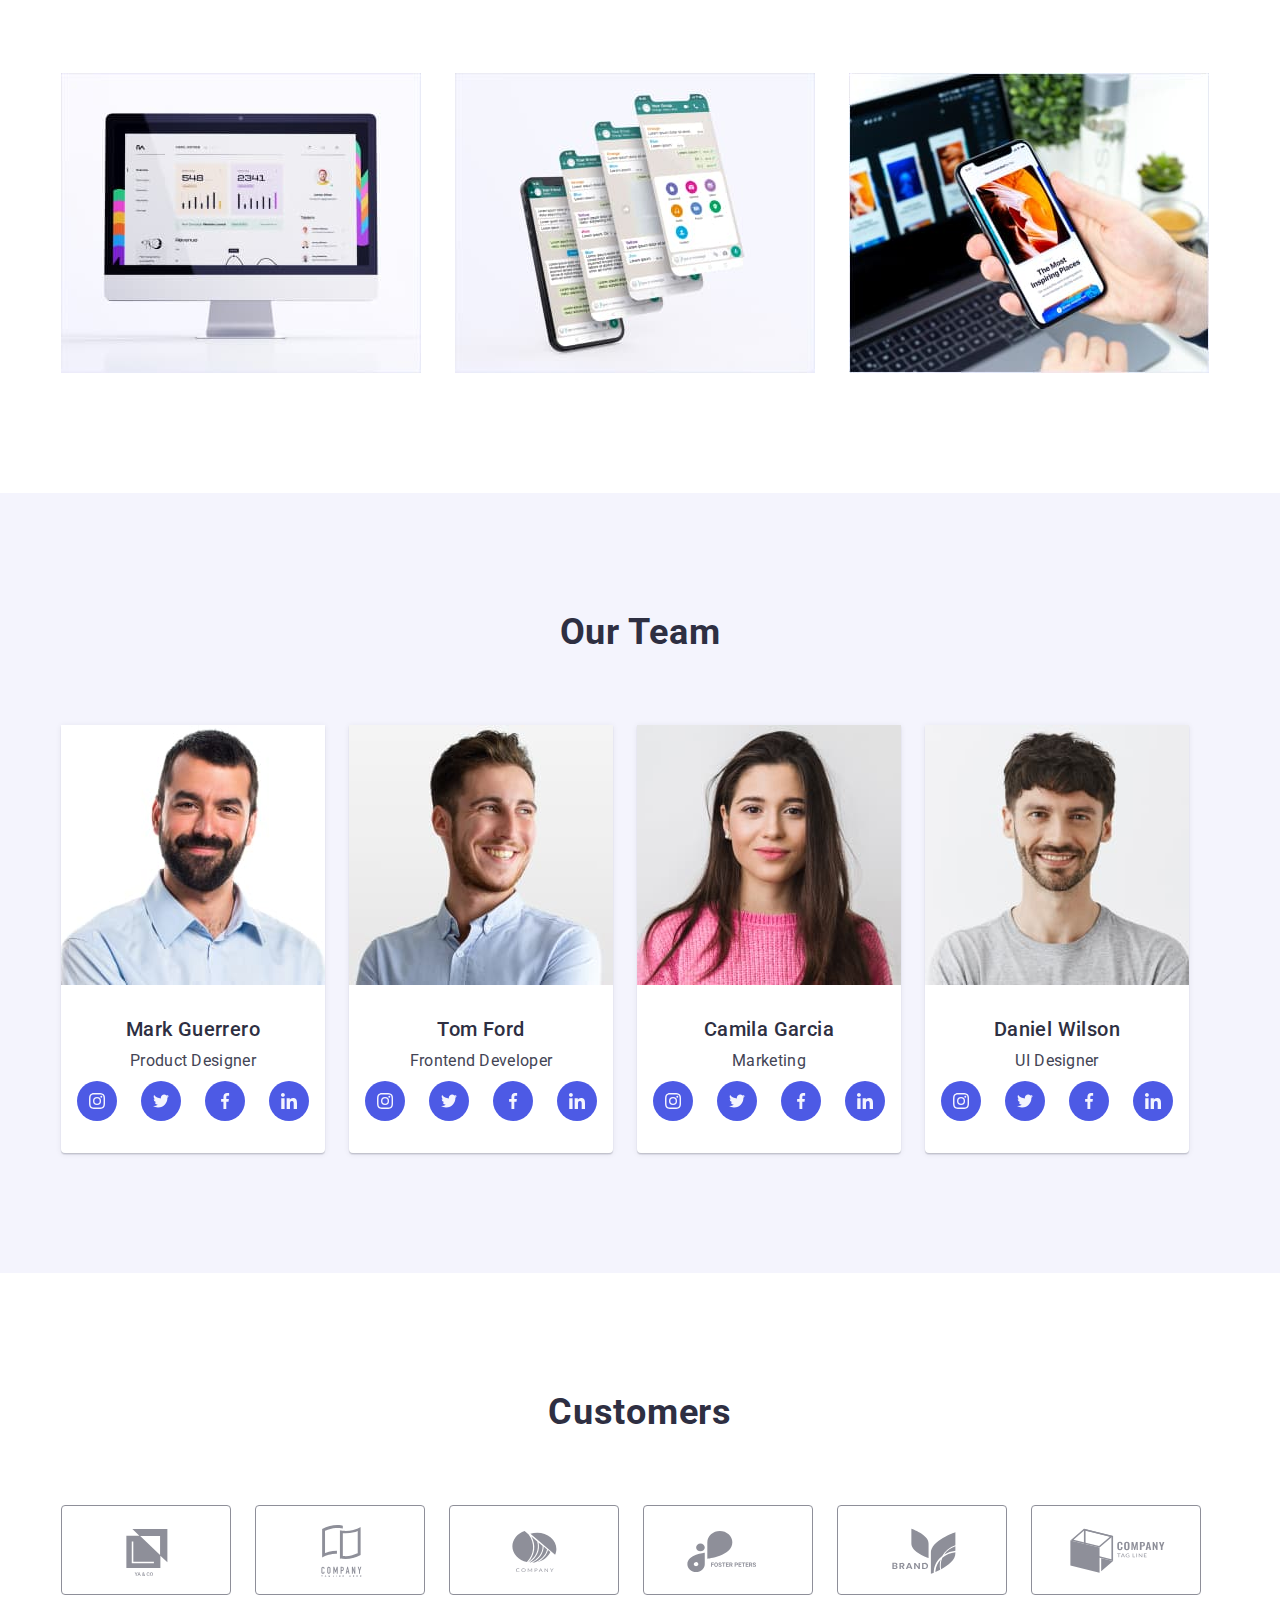
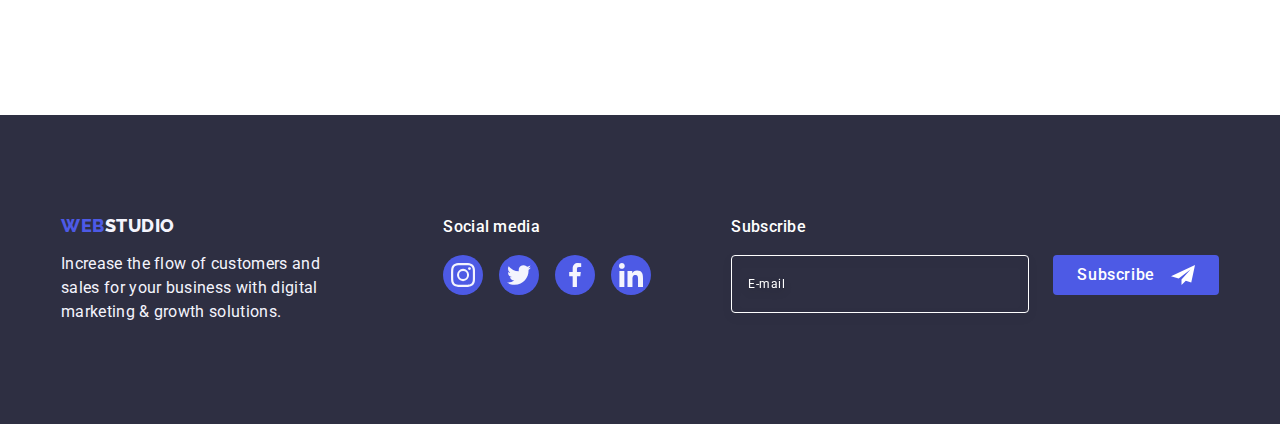
==== commit 454c3178: "done" ====
--- a/index.html
+++ b/index.html
@@ -446,15 +446,13 @@
               </li>
             </ul>
           </div>
+
           <form class="subscribe">
-            <label class="section-text" for="subscribe">Subscribe</label>
-            <div class="subscribe-thumb">
-              <input
-                type="email"
-                placeholder="E-mail"
-                name="email"
-                id="subscribe"
-              />
+            <p class="section-text">Subscribe</p>
+            <div class="subscribe-field">
+              <label
+                ><input type="email" placeholder="E-mail" name="email"
+              /></label>
               <button class="btn" type="submit">
                 Subscribe<svg width="24" height="24">
                   <use href="./images/icons.svg#subscribe"></use>
@@ -526,12 +524,19 @@
               placeholder="Text input"
             ></textarea>
           </div>
-          <div class="form-field checkbox">
-            <input type="checkbox" id="policy" />
-            <label for="policy"
-              >I accept the terms and conditions of the
-              <a href="">Privacy Policy</a></label
-            >
+          <div>
+            <label class="form-field checkbox">
+              <input type="checkbox" class="visually-hidden" name="checkbox" />
+              <span class="checkbox-item">
+                <svg width="10" height="8">
+                  <use href="./images/icons.svg#check"></use>
+                </svg>
+              </span>
+              <span>
+                I accept the terms and conditions of the
+                <a href="">Privacy Policy</a>
+              </span>
+            </label>
           </div>
           <button class="btn" type="submit">Send</button>
         </form>
--- a/css/styles.css
+++ b/css/styles.css
@@ -577,13 +577,14 @@
   color: var(--main-hero-color, #ffffff);
 }
 
-.subscribe-thumb {
+.subscribe-field {
   display: flex;
   gap: 24px;
 }
 
-.subscribe-thumb > input {
+.subscribe-field input {
   min-width: 264px;
+  height: 100%;
   outline: none;
   border: 1px solid #ffffff;
   filter: drop-shadow(0px 4px 4px rgba(0, 0, 0, 0.15));
@@ -594,14 +595,14 @@
   color: var(--main-bg-color, #ffffff);
 }
 
-.subscribe-thumb > input::placeholder {
+.subscribe-field input::placeholder {
   font-size: 12px;
   line-height: 2;
   letter-spacing: 0.04em;
   color: var(--main-bg-color, #ffffff);
 }
 
-.subscribe-thumb button {
+.subscribe-field button {
   display: flex;
   align-items: center;
   gap: 16px;
@@ -620,7 +621,7 @@
   transition: background-color var(--anim-time);
 }
 
-.subscribe-thumb button:is(:hover, :focus) {
+.subscribe-field button:is(:hover, :focus) {
   background-color: var(--active-color, #404bbf);
 }
 
@@ -705,7 +706,6 @@
 .form-field input,
 .form-field textarea {
   width: 100%;
-  resize: none;
   padding: 11px 38px;
 
   border: 1px solid rgba(46, 47, 66, 0.4);
@@ -745,6 +745,7 @@
 }
 
 .form-field label {
+  display: inline-block;
   margin-bottom: 4px;
 
   font-size: 12px;
@@ -755,12 +756,12 @@
 
 .form-field.comment {
   margin-bottom: 16px;
-  resize: none;
 }
 
 .form-field textarea {
   height: 120px;
   padding: 8px 16px;
+  resize: none;
 }
 
 .form-field.checkbox {
@@ -771,17 +772,33 @@
 }
 
 .form-field.checkbox input {
+  position: absolute;
+}
+
+.checkbox-item {
+  display: flex;
+  justify-content: center;
+  align-items: center;
   width: 16px;
   height: 16px;
+  border: 1px solid rgba(46, 47, 66, 0.4);
+  border-radius: 2px;
+  fill: transparent;
+  transition: background-color var(--anim-time), fill var(--anim-time);
+}
+
+.form-field.checkbox input:checked + .checkbox-item {
+  background-color: var(--active-color, #404bbf);
+  fill: var(--accent-color, #f4f4fd);
 }
 
 .form-field.checkbox a {
   color: var(--logo-color, #4d5ae5);
+  text-decoration-skip-ink: none;
 }
 
 .form-field.checkbox label {
   margin: 0;
-  text-decoration-skip-ink: none;
 }
 
 .form button {
@@ -802,6 +819,7 @@
   background-color: var(--logo-color, #4d5ae5);
   box-shadow: 0px 4px 4px rgba(0, 0, 0, 0.15);
   border-radius: 4px;
+  transition: background-color var(--anim-time);
 }
 
 .form button:is(:hover, :focus) {
